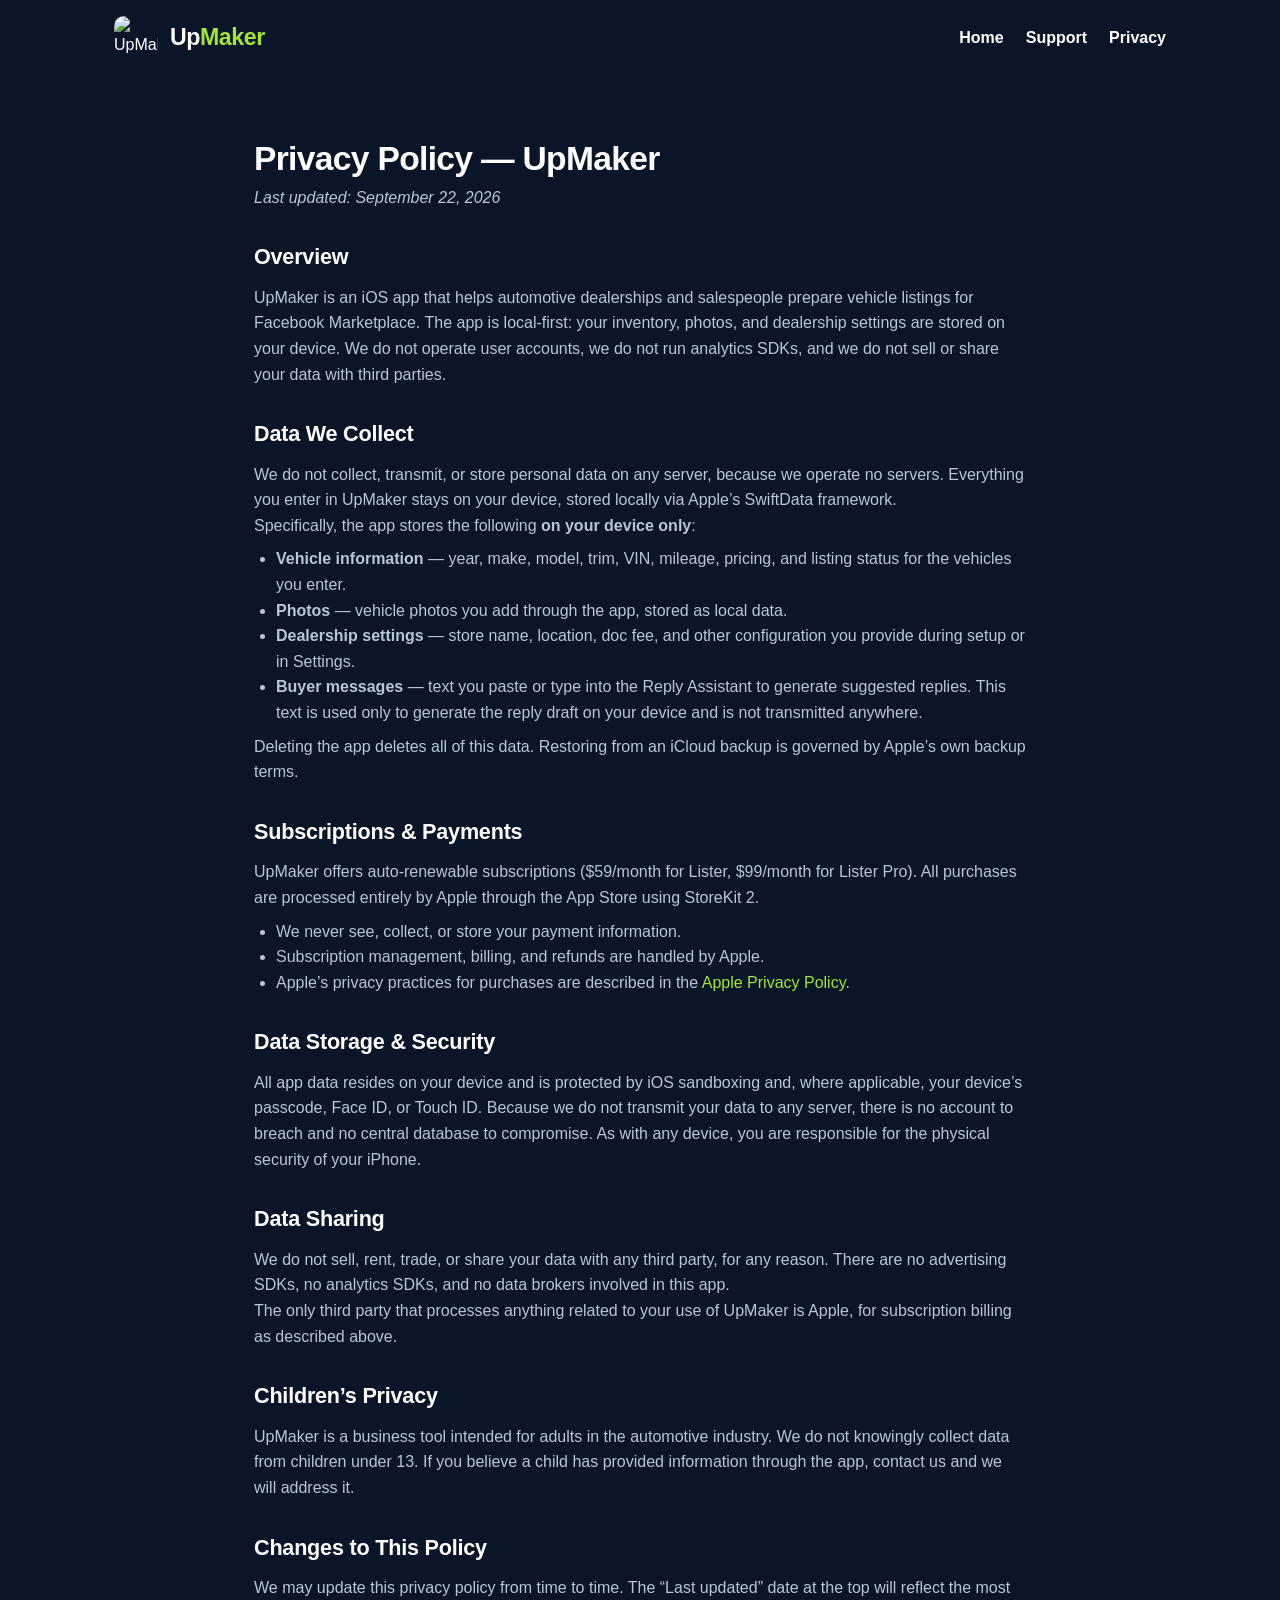
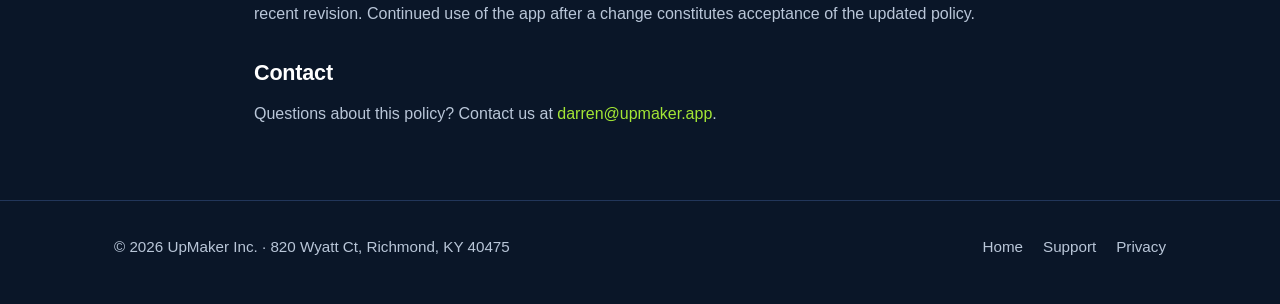
==== privacy.html @ 1320d99a "Add files via upload" ====
<!DOCTYPE html>
<html lang="en">
<head>
<meta charset="UTF-8">
<meta name="viewport" content="width=device-width, initial-scale=1.0">
<title>Privacy Policy — UpMaker</title>
<meta name="description" content="The UpMaker privacy policy: a local-first app by UpMaker Inc. No accounts, no analytics SDKs, no data sold or shared. Your inventory and photos stay on your device.">
<link rel="icon" type="image/png" href="assets/AppIcon-rounded.png">
<link rel="stylesheet" href="styles.css">
</head>
<body>

<header class="site-header">
  <a class="brand" href="index.html">
    <img src="assets/AppIcon-rounded.png" alt="UpMaker logo">
    <span class="wordmark">Up<span>Maker</span></span>
  </a>
  <nav class="site-nav">
    <a href="index.html">Home</a>
    <a href="support.html">Support</a>
    <a href="privacy.html">Privacy</a>
  </nav>
</header>

<main>
  <section>
    <div class="wrap prose">
      <h1>Privacy Policy — UpMaker</h1>
      <p class="updated">Last updated: September 22, 2026</p>

      <h2>Overview</h2>
      <p>UpMaker is an iOS app that helps automotive dealerships and salespeople prepare vehicle listings for Facebook Marketplace. The app is local-first: your inventory, photos, and dealership settings are stored on your device. We do not operate user accounts, we do not run analytics SDKs, and we do not sell or share your data with third parties.</p>

      <h2>Data We Collect</h2>
      <p>We do not collect, transmit, or store personal data on any server, because we operate no servers. Everything you enter in UpMaker stays on your device, stored locally via Apple&rsquo;s SwiftData framework.</p>
      <p>Specifically, the app stores the following <strong>on your device only</strong>:</p>
      <ul>
        <li><strong>Vehicle information</strong> — year, make, model, trim, VIN, mileage, pricing, and listing status for the vehicles you enter.</li>
        <li><strong>Photos</strong> — vehicle photos you add through the app, stored as local data.</li>
        <li><strong>Dealership settings</strong> — store name, location, doc fee, and other configuration you provide during setup or in Settings.</li>
        <li><strong>Buyer messages</strong> — text you paste or type into the Reply Assistant to generate suggested replies. This text is used only to generate the reply draft on your device and is not transmitted anywhere.</li>
      </ul>
      <p>Deleting the app deletes all of this data. Restoring from an iCloud backup is governed by Apple&rsquo;s own backup terms.</p>

      <h2>Subscriptions &amp; Payments</h2>
      <p>UpMaker offers auto-renewable subscriptions ($59/month for Lister, $99/month for Lister Pro). All purchases are processed entirely by Apple through the App Store using StoreKit 2.</p>
      <ul>
        <li>We never see, collect, or store your payment information.</li>
        <li>Subscription management, billing, and refunds are handled by Apple.</li>
        <li>Apple&rsquo;s privacy practices for purchases are described in the <a href="https://www.apple.com/legal/privacy/">Apple Privacy Policy</a>.</li>
      </ul>

      <h2>Data Storage &amp; Security</h2>
      <p>All app data resides on your device and is protected by iOS sandboxing and, where applicable, your device&rsquo;s passcode, Face ID, or Touch ID. Because we do not transmit your data to any server, there is no account to breach and no central database to compromise. As with any device, you are responsible for the physical security of your iPhone.</p>

      <h2>Data Sharing</h2>
      <p>We do not sell, rent, trade, or share your data with any third party, for any reason. There are no advertising SDKs, no analytics SDKs, and no data brokers involved in this app.</p>
      <p>The only third party that processes anything related to your use of UpMaker is Apple, for subscription billing as described above.</p>

      <h2>Children&rsquo;s Privacy</h2>
      <p>UpMaker is a business tool intended for adults in the automotive industry. We do not knowingly collect data from children under 13. If you believe a child has provided information through the app, contact us and we will address it.</p>

      <h2>Changes to This Policy</h2>
      <p>We may update this privacy policy from time to time. The &ldquo;Last updated&rdquo; date at the top will reflect the most recent revision. Continued use of the app after a change constitutes acceptance of the updated policy.</p>

      <h2>Contact</h2>
      <p>Questions about this policy? Contact us at <a href="mailto:darren@upmaker.app">darren@upmaker.app</a>.</p>
    </div>
  </section>
</main>

<footer class="site-footer">
  <div class="footer-inner">
    <div>&copy; 2026 UpMaker Inc. &middot; 820 Wyatt Ct, Richmond, KY 40475</div>
    <nav>
      <a href="index.html">Home</a>
      <a href="support.html">Support</a>
      <a href="privacy.html">Privacy</a>
    </nav>
  </div>
</footer>

</body>
</html>
---- styles.css ----
/* UpMaker Inc. — shared site styles. No frameworks, no external assets. */
:root{
  --navy:#0A1628;
  --navy-2:#0E1E38;
  --navy-3:#122544;
  --lime:#A3E635;
  --lime-dark:#84CC16;
  --white:#FFFFFF;
  --muted:#B9C6D8;
  --line:#22365A;
}
*{box-sizing:border-box;margin:0;padding:0}
html{scroll-behavior:smooth}
body{
  font-family:-apple-system,BlinkMacSystemFont,"Segoe UI",Roboto,Helvetica,Arial,sans-serif;
  background:var(--navy);
  color:var(--white);
  line-height:1.6;
  -webkit-font-smoothing:antialiased;
}
a{color:var(--lime);text-decoration:none}
a:hover{text-decoration:underline}
img{max-width:100%}

/* Header */
.site-header{
  display:flex;align-items:center;justify-content:space-between;
  padding:16px 24px;max-width:1100px;margin:0 auto;
}
.brand{display:flex;align-items:center;gap:12px;color:var(--white)}
.brand:hover{text-decoration:none}
.brand img{width:44px;height:44px;border-radius:10px}
.brand .wordmark{font-size:1.45rem;font-weight:800;letter-spacing:-.02em}
.brand .wordmark span{color:var(--lime)}
.site-nav{display:flex;gap:22px;font-weight:600}
.site-nav a{color:var(--white)}
.site-nav a:hover{color:var(--lime);text-decoration:none}

/* Layout */
.wrap{max-width:1100px;margin:0 auto;padding:0 24px}
section{padding:64px 0}
.section-alt{background:var(--navy-2)}
h1{font-size:2.6rem;line-height:1.15;letter-spacing:-.02em}
h2{font-size:1.9rem;margin-bottom:14px;letter-spacing:-.01em}
h2 .accent{color:var(--lime)}
h3{font-size:1.15rem;margin-bottom:8px}
p.lede{font-size:1.15rem;color:var(--muted);max-width:680px}
.eyebrow{color:var(--lime);font-weight:700;text-transform:uppercase;letter-spacing:.12em;font-size:.8rem;margin-bottom:10px}

/* Hero */
.hero{text-align:center;padding:72px 0 80px}
.hero img.logo{width:120px;height:120px;border-radius:26px;margin-bottom:20px}
.hero .wordmark-big{font-size:3.2rem;font-weight:800;letter-spacing:-.02em}
.hero .wordmark-big span{color:var(--lime)}
.hero .tagline{font-size:1.5rem;font-weight:700;color:var(--lime);margin:6px 0 18px}
.hero p.positioning{font-size:1.2rem;color:var(--muted);max-width:720px;margin:0 auto 30px}
.cta-row{display:flex;gap:14px;justify-content:center;flex-wrap:wrap}
.btn{
  display:inline-block;padding:13px 26px;border-radius:999px;font-weight:700;
  border:2px solid var(--lime);color:var(--navy);background:var(--lime);
}
.btn:hover{background:var(--lime-dark);border-color:var(--lime-dark);text-decoration:none}
.btn.ghost{background:transparent;color:var(--lime)}
.btn.ghost:hover{background:var(--navy-3);color:var(--lime)}
.coming-soon{display:inline-block;padding:13px 26px;border-radius:999px;font-weight:700;border:2px dashed var(--lime);color:var(--lime)}

/* Steps + feature grid */
.grid{display:grid;gap:20px;margin-top:32px}
.grid.steps{grid-template-columns:repeat(4,1fr)}
.grid.features{grid-template-columns:repeat(3,1fr)}
.card{
  background:var(--navy-3);border:1px solid var(--line);border-radius:14px;padding:24px;
}
.card .step-num{
  display:inline-flex;align-items:center;justify-content:center;
  width:34px;height:34px;border-radius:50%;background:var(--lime);color:var(--navy);
  font-weight:800;margin-bottom:12px;
}
.card p{color:var(--muted);font-size:.98rem}

/* Pricing */
.grid.pricing{grid-template-columns:repeat(2,1fr);max-width:820px}
.price-card{background:var(--navy-3);border:1px solid var(--line);border-radius:14px;padding:30px}
.price-card.pro{border-color:var(--lime)}
.price-card .tier{font-weight:800;font-size:1.1rem}
.price-card .price{font-size:2.4rem;font-weight:800;margin:8px 0 2px}
.price-card .price small{font-size:1rem;color:var(--muted);font-weight:600}
.price-card ul{list-style:none;margin-top:16px}
.price-card li{padding:7px 0 7px 26px;position:relative;color:var(--muted)}
.price-card li::before{content:"✓";position:absolute;left:0;color:var(--lime);font-weight:800}
.price-note{color:var(--muted);margin-top:18px;max-width:820px}

/* Prose pages (privacy, support) */
.prose{max-width:820px}
.prose h1{font-size:2.1rem;margin-bottom:6px}
.prose h2{font-size:1.35rem;margin:30px 0 10px}
.prose p,.prose li{color:var(--muted)}
.prose ul{margin:8px 0 8px 22px}
.prose .updated{color:var(--muted);font-style:italic;margin-bottom:10px}
.faq{margin-top:10px}
.faq .card{margin-bottom:16px}
.contact-block{
  background:var(--navy-3);border:1px solid var(--line);border-radius:14px;
  padding:26px;margin-top:28px;max-width:820px;
}
.contact-block p{color:var(--muted)}

/* Footer */
.site-footer{border-top:1px solid var(--line);padding:34px 0 44px;margin-top:10px}
.footer-inner{
  max-width:1100px;margin:0 auto;padding:0 24px;
  display:flex;justify-content:space-between;gap:20px;flex-wrap:wrap;color:var(--muted);font-size:.95rem;
}
.footer-inner nav{display:flex;gap:20px}
.footer-inner a{color:var(--muted)}
.footer-inner a:hover{color:var(--lime)}

/* Responsive */
@media (max-width:900px){
  .grid.steps{grid-template-columns:repeat(2,1fr)}
  .grid.features{grid-template-columns:repeat(2,1fr)}
}
@media (max-width:600px){
  h1{font-size:2rem}
  .hero .wordmark-big{font-size:2.4rem}
  .hero .tagline{font-size:1.2rem}
  .grid.steps,.grid.features,.grid.pricing{grid-template-columns:1fr}
  .site-header{flex-direction:column;gap:12px}
  section{padding:44px 0}
}
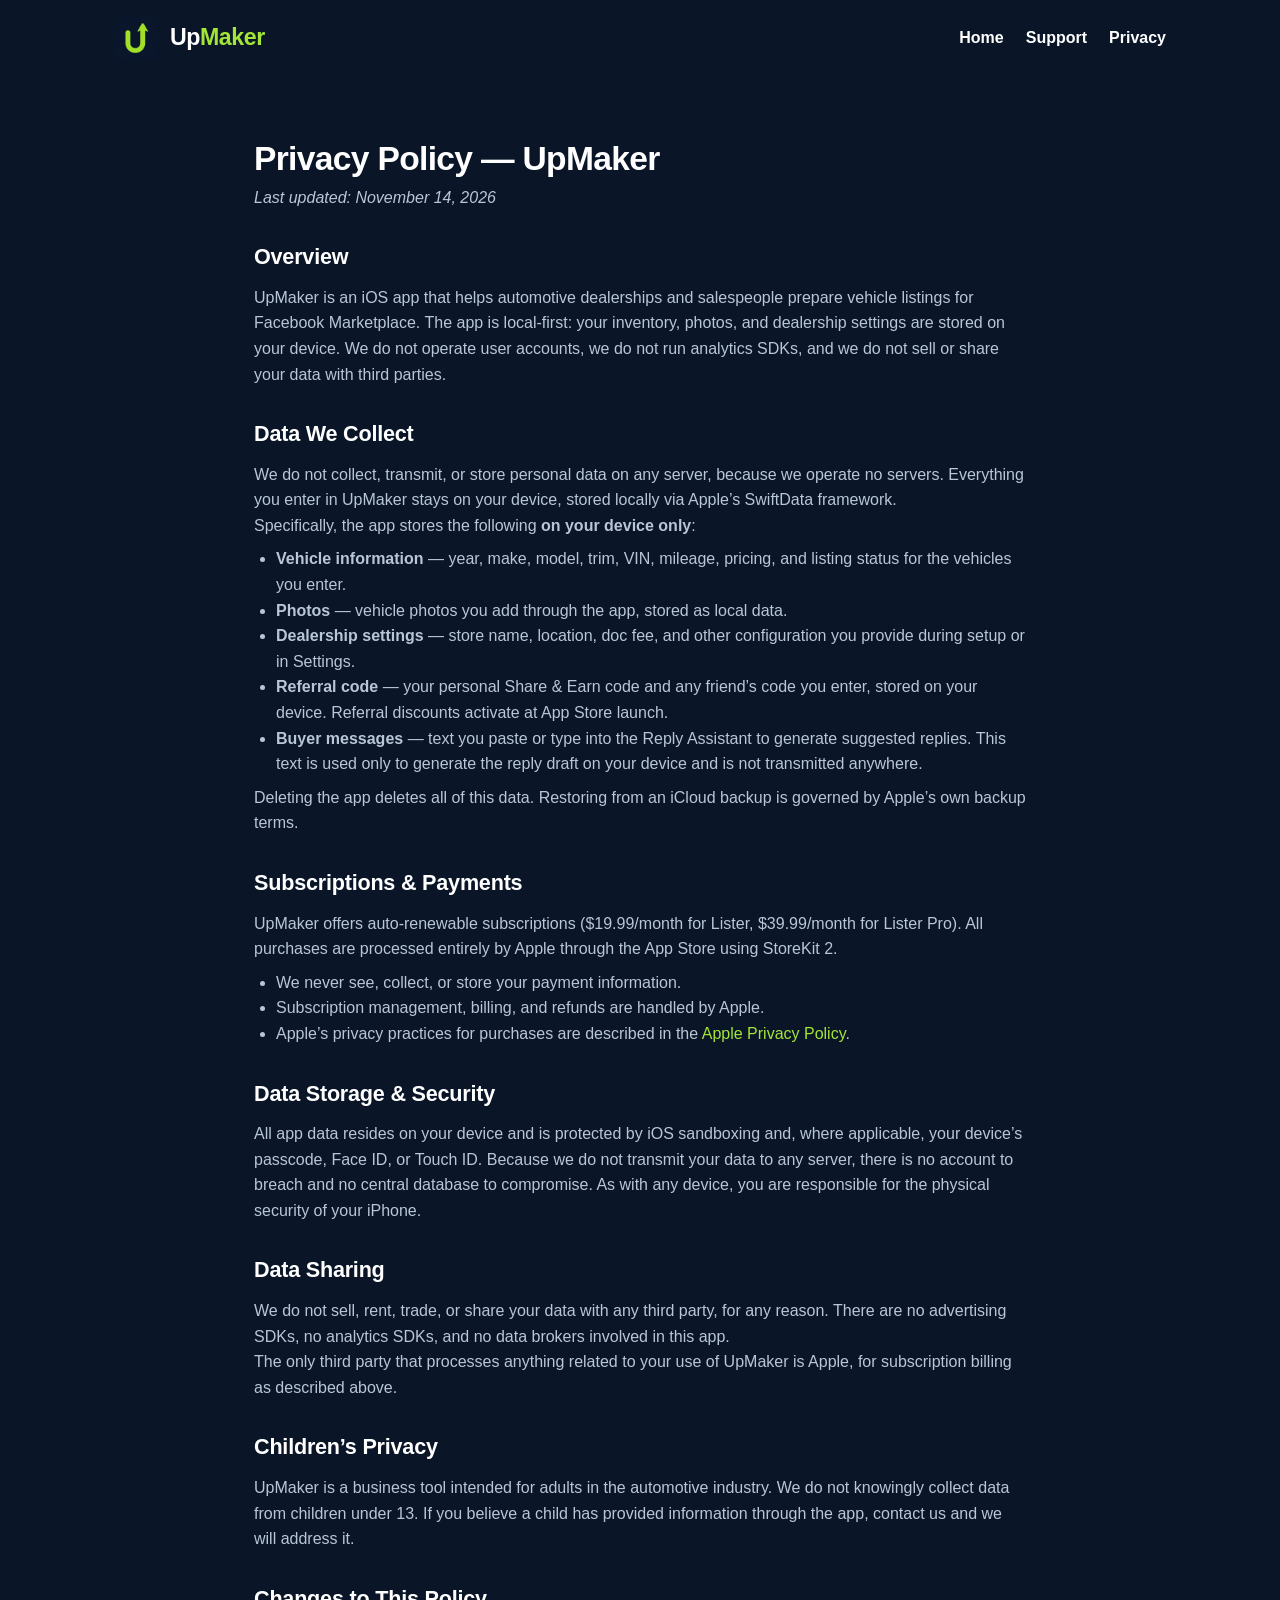
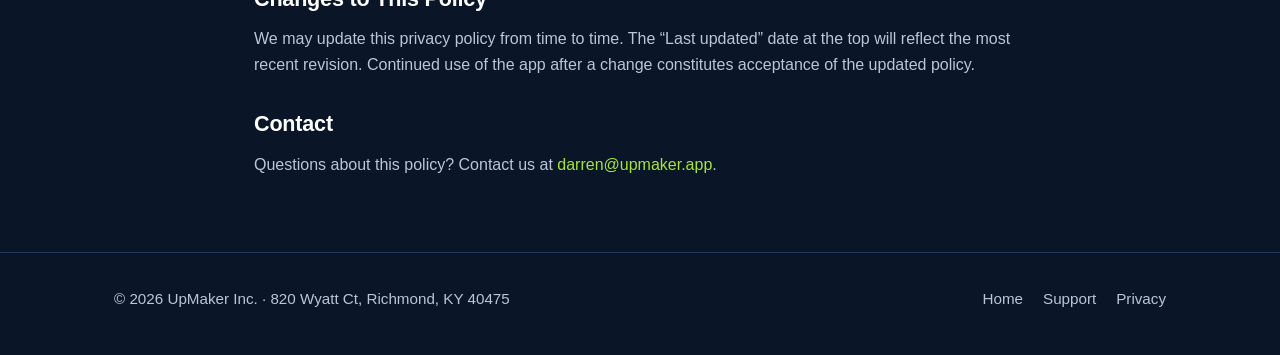
==== commit 47a5d780: "Update pricing to $19.99/$39.99, add Listing Board and Share & Earn" ====
--- a/privacy.html
+++ b/privacy.html
@@ -26,7 +26,7 @@
   <section>
     <div class="wrap prose">
       <h1>Privacy Policy — UpMaker</h1>
-      <p class="updated">Last updated: September 22, 2026</p>
+      <p class="updated">Last updated: November 14, 2026</p>
 
       <h2>Overview</h2>
       <p>UpMaker is an iOS app that helps automotive dealerships and salespeople prepare vehicle listings for Facebook Marketplace. The app is local-first: your inventory, photos, and dealership settings are stored on your device. We do not operate user accounts, we do not run analytics SDKs, and we do not sell or share your data with third parties.</p>
@@ -38,12 +38,13 @@
         <li><strong>Vehicle information</strong> — year, make, model, trim, VIN, mileage, pricing, and listing status for the vehicles you enter.</li>
         <li><strong>Photos</strong> — vehicle photos you add through the app, stored as local data.</li>
         <li><strong>Dealership settings</strong> — store name, location, doc fee, and other configuration you provide during setup or in Settings.</li>
+        <li><strong>Referral code</strong> — your personal Share &amp; Earn code and any friend&rsquo;s code you enter, stored on your device. Referral discounts activate at App Store launch.</li>
         <li><strong>Buyer messages</strong> — text you paste or type into the Reply Assistant to generate suggested replies. This text is used only to generate the reply draft on your device and is not transmitted anywhere.</li>
       </ul>
       <p>Deleting the app deletes all of this data. Restoring from an iCloud backup is governed by Apple&rsquo;s own backup terms.</p>
 
       <h2>Subscriptions &amp; Payments</h2>
-      <p>UpMaker offers auto-renewable subscriptions ($59/month for Lister, $99/month for Lister Pro). All purchases are processed entirely by Apple through the App Store using StoreKit 2.</p>
+      <p>UpMaker offers auto-renewable subscriptions ($19.99/month for Lister, $39.99/month for Lister Pro). All purchases are processed entirely by Apple through the App Store using StoreKit 2.</p>
       <ul>
         <li>We never see, collect, or store your payment information.</li>
         <li>Subscription management, billing, and refunds are handled by Apple.</li>
